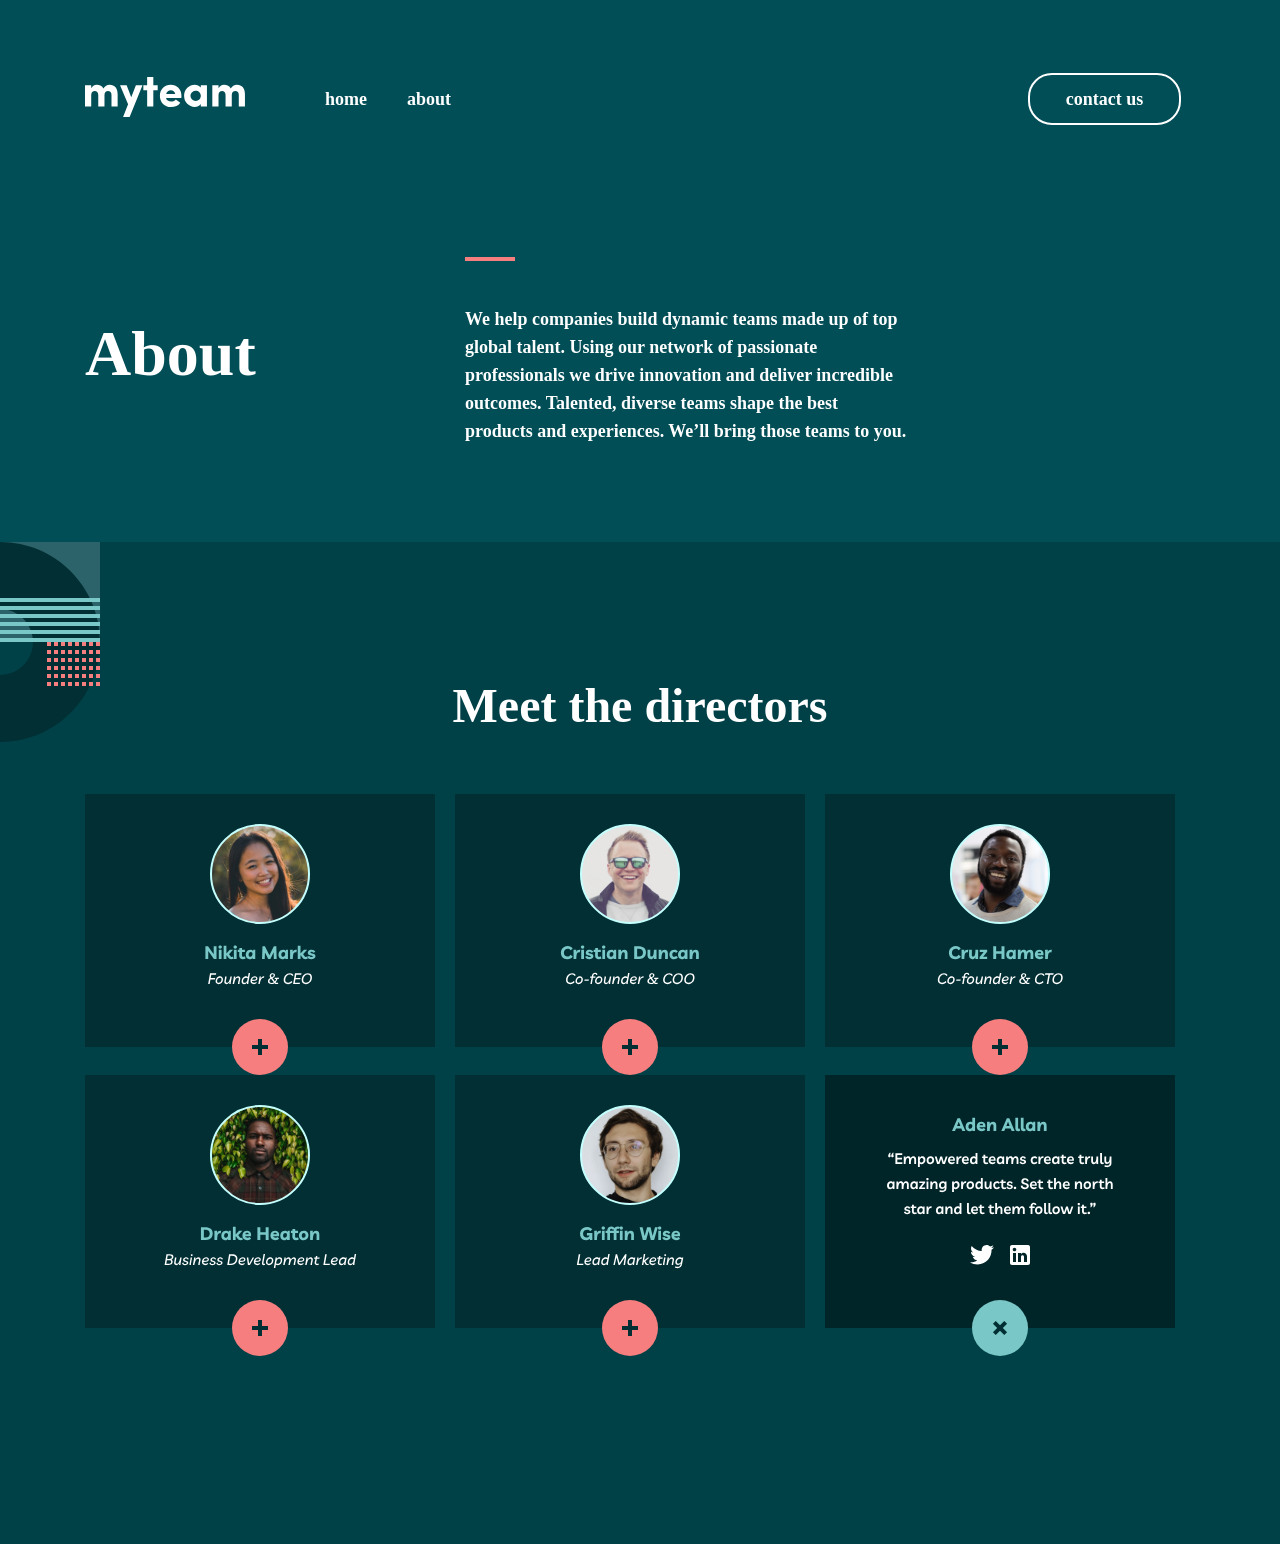
==== about.html @ ca746d2b "myteam" ====
<!DOCTYPE html>
<html lang="en">
<head>
    <meta charset="UTF-8">
    <meta name="viewport" content="width=device-width, initial-scale=1.0">
    <title>myteam</title>
    <link rel="stylesheet" href="./css/about.css">
</head>
<body>
    <header class="myteam-header">
        <div class="container">
            <nav class="site-navbar">
            <div class="nav-link">
                <a href="#"><img width="160" src="./images/myteam icon.svg" alt="myteam-icon"></a>
                <div class="important-link">
                    <a href="#">home</a>
                    <a href="#">about</a>
                </div>
                <div>
                    <button class="navbar-btn">contact us</button>
                </div>
            </div>
        </nav>
        </div>
    </header>
    <main class="site-main">
        <section class="myteam-section">
            <div class="container">
                 <div class="talant">
                <h2 class="talant-title">
                    About
                </h2>
                <div class="talant-info-div">
                    <span class="line"></span>
                     <p class="talant-info">
                    We help companies build dynamic teams made up of top global talent. Using our network of passionate professionals we drive innovation and deliver incredible outcomes. Talented, diverse teams shape the best products and experiences. We’ll bring those teams to you.
                </p>
                </div>
            </div>
            </div>
        </section>

        <section class="meet-section">
            <div class="container">
                <h2 class="meet-title">
                    Meet the directors
                </h2>
                <div class="big-meet">
                    <img src="./photo/meet1.svg" alt="">
                    <img src="./photo/meet2.svg" alt="">
                    <img src="./photo/meet3.svg" alt="">
                    <img src="./photo/meet4.svg" alt="">
                    <img src="./photo/meet5.svg" alt="">
                    <img src="./photo/meet6.svg" alt="">
                    <img class="four" src="./photo/4.svg" alt="">
                </div>
            </div>
        </section>


        <section class="some=section">
            
        </section>
    </main>
</body>
</html>
---- css/about.css ----
*{
    margin: 0;
    padding: 0;
    box-sizing: border-box0;
    text-decoration: none;
}
.container{
    margin: 0 auto;
    width: 1110px;
    padding:0 20px ;
}
.myteam-header {
    background-color: #014E56;
}
.site-navbar {
    padding-top: 73px;
}
.nav-link {
    display: flex;
    align-items: center;
}
.important-link {
    display: flex;
    align-items: center;
    gap: 40px;
    font-family: Livvic;
    font-weight: 600;
    font-size: 18px;
    line-height: 28px;
    letter-spacing: 0px;
    margin-left: 80px;
    margin-right: 577px;
}
.important-link a{
    color: white;
}
.navbar-btn {
    width: 153px;
    padding: 10px 32px;
    background: none;
    border: 2px solid white;
    border-radius: 24px;
    font-family: Livvic;
    font-weight: 600;
    font-size: 18px;
    line-height: 28px;
    letter-spacing: 0px;
    color: white;
    cursor: pointer;
}



.myteam-section {
    background-color: #014E56;
    height: 417px;
    background-image: url(../photo/Group\ 8.svg);
    background-repeat: no-repeat;
    background-position-y: 217px ;
    background-position-x: 1435px ;
}
.talant {
    display: flex;
    align-items: center;
    gap: 30px;
    width: 1110px;
    height: 200px;
    padding-top: 129px;
}
.talant-title {
    font-family: Livvic;
    font-weight: 700;
    font-size: 64px;
    line-height: 100px;
    letter-spacing: 0px;
    color: white;
    width: 350px;
    height: 100px;
}
.talant-info-div{
    width: 445px;
    height: 195px;
}
.line{
    width: 50px;
    height: 4px;
    background-color:#F67E7E;
    display: inline-block;
    margin-bottom: 40px;
}
.talant-info {
    width: 445px;
    height: 112px;
    font-family: Livvic;
    font-weight: 600;
    font-size: 18px;
    line-height: 28px;
    letter-spacing: 0px;
    color: white;
}

.meet-section {
    background-color: #004047;
    height: 1002px;
    background-image: url(../photo/Group\ 8\ \(1\).svg);
    background-repeat: no-repeat;
}
.meet-title {
    font-family: Livvic;
    font-weight: 700;
    font-size: 48px;
    line-height: 48px;
    letter-spacing: 0px;
    text-align: center;
    color: white;
    padding-top: 140px;
    margin-bottom: 64px;
}
.big-meet {
    display: grid;
    grid-template-columns: auto auto auto;
}
.four{
    position: absolute;
    top: 1442px;
    left: 1372px;
}
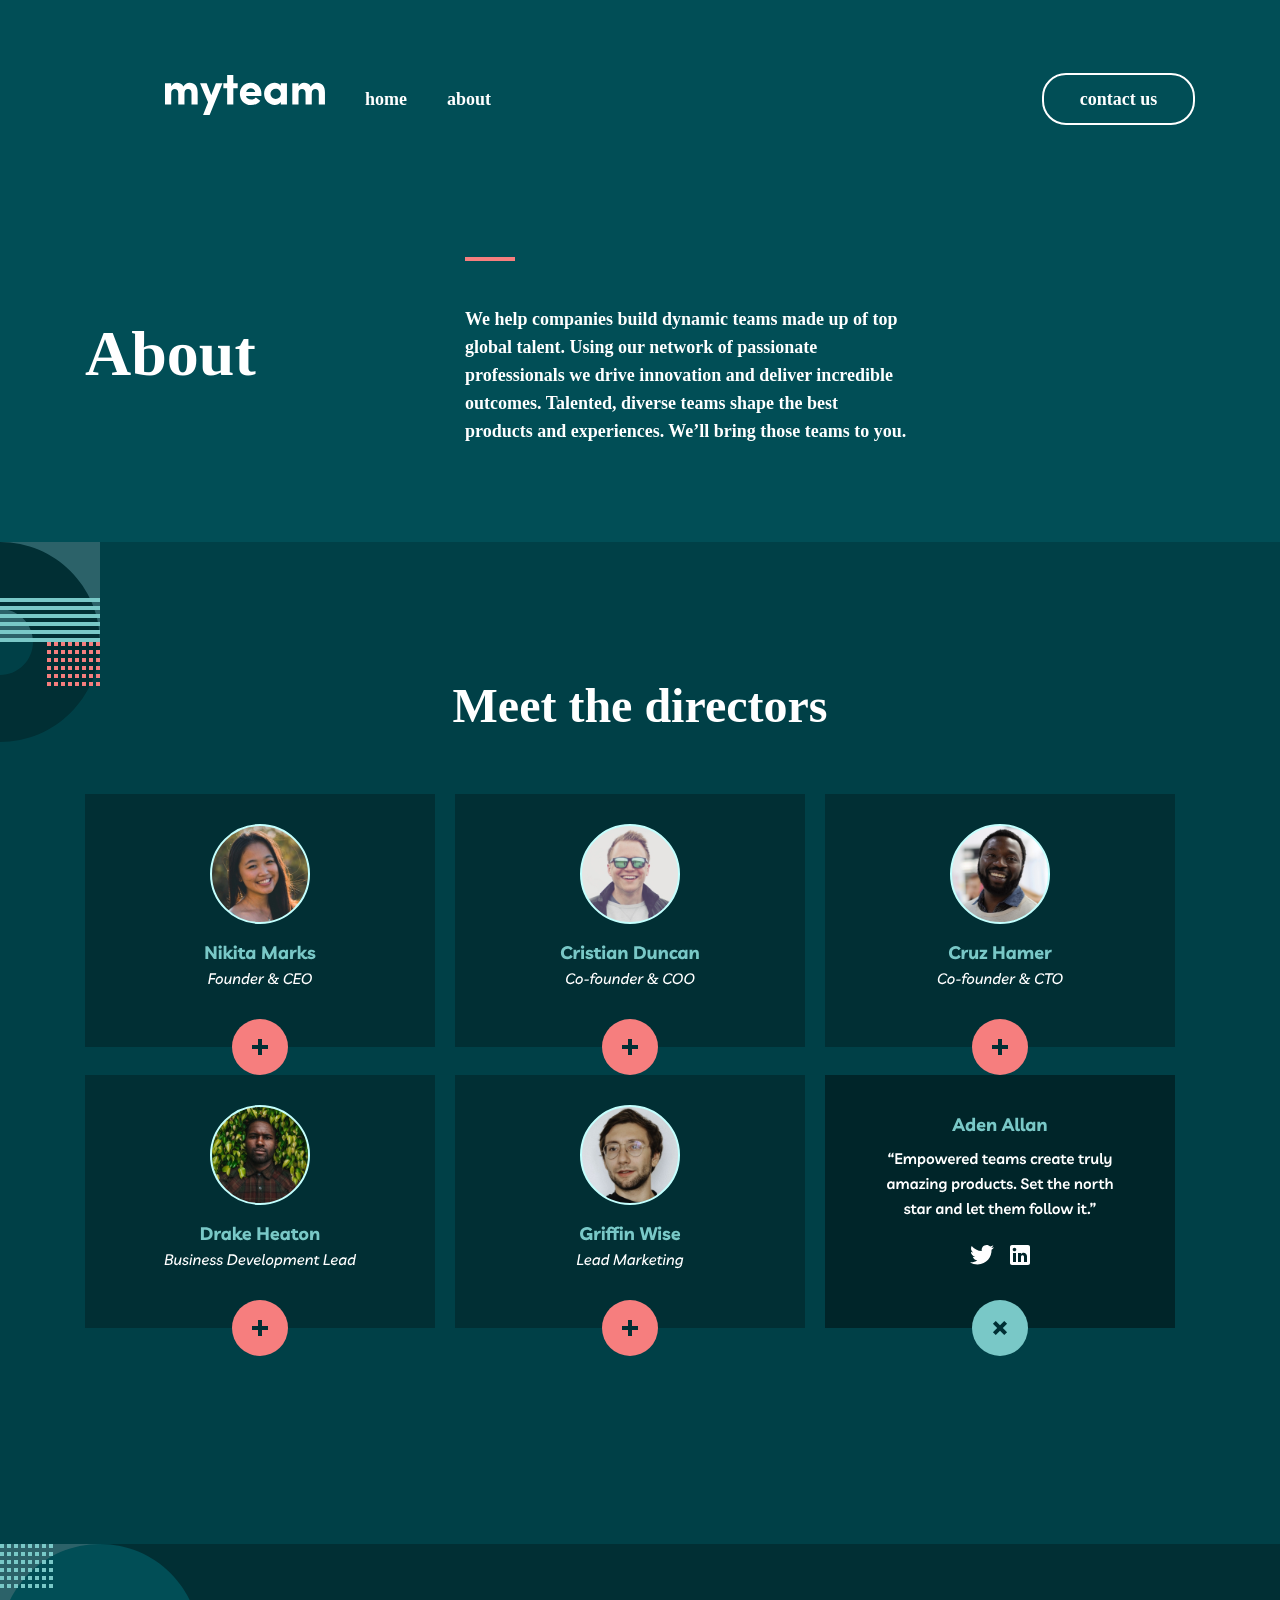
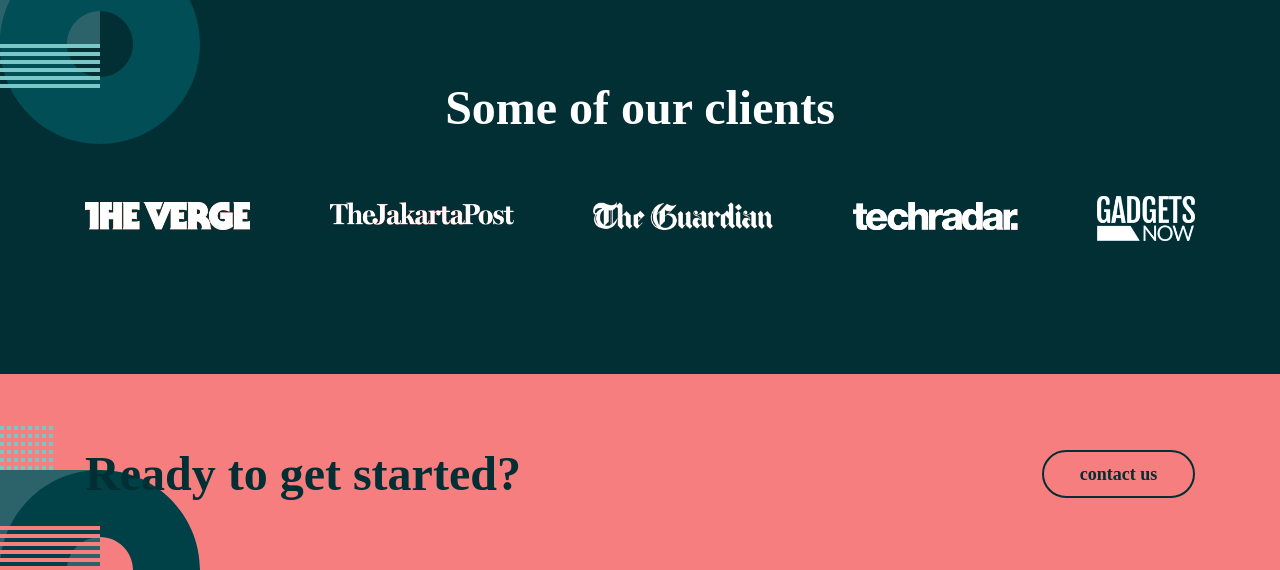
==== commit 5160cbd7: "myteam" ====
--- a/about.html
+++ b/about.html
@@ -11,8 +11,8 @@
         <div class="container">
             <nav class="site-navbar">
             <div class="nav-link">
+                <div class="important-link">
                 <a href="#"><img width="160" src="./images/myteam icon.svg" alt="myteam-icon"></a>
-                <div class="important-link">
                     <a href="#">home</a>
                     <a href="#">about</a>
                 </div>
@@ -58,9 +58,25 @@
         </section>
 
 
-        <section class="some=section">
-            
+        <section class="some-section">
+            <div class="container">
+                    <h2 class="some-tile">Some of our clients</h2>
+                    <img src="./photo/Group 5.svg" alt="">
+            </div>
         </section>
+
+
+        <section class="ready-section">
+            <div class="container">
+                <div class="ready-flex">
+                <h2 class="ready-title">Ready to get started?</h2>
+                <button class="ready-btn">contact us</button>
+                </div>
+            </div>
+        </section>
+
+
+        
     </main>
 </body>
 </html>
--- a/css/about.css
+++ b/css/about.css
@@ -6,7 +6,7 @@
 }
 .container{
     margin: 0 auto;
-    width: 1110px;
+    max-width: 1110px;
     padding:0 20px ;
 }
 .myteam-header {
@@ -18,6 +18,7 @@
 .nav-link {
     display: flex;
     align-items: center;
+    justify-content: space-between;
 }
 .important-link {
     display: flex;
@@ -29,7 +30,7 @@
     line-height: 28px;
     letter-spacing: 0px;
     margin-left: 80px;
-    margin-right: 577px;
+    /* margin-right: 577px; */
 }
 .important-link a{
     color: white;
@@ -49,7 +50,9 @@
     cursor: pointer;
 }
 
-
+@media(max-width: 768px) {
+    
+}
 
 .myteam-section {
     background-color: #014E56;
@@ -63,7 +66,7 @@
     display: flex;
     align-items: center;
     gap: 30px;
-    width: 1110px;
+    max-width: 1110px;
     height: 200px;
     padding-top: 129px;
 }
@@ -78,7 +81,7 @@
     height: 100px;
 }
 .talant-info-div{
-    width: 445px;
+    max-width: 445px;
     height: 195px;
 }
 .line{
@@ -99,6 +102,14 @@
     color: white;
 }
 
+@media(max-width:768px){
+    .talant{
+        flex-direction: column;
+        text-align: center !important;
+        padding-top:112px ;
+    }
+}
+/*  */
 .meet-section {
     background-color: #004047;
     height: 1002px;
@@ -124,4 +135,62 @@
     position: absolute;
     top: 1442px;
     left: 1372px;
-}+}
+
+
+
+.some-section {
+    background-color: #012F34;
+    padding-top: 140px;
+    height: 290px;
+    background-image: url(../photo/some.svg);
+    background-repeat: no-repeat;
+}
+.some-tile {
+    font-family: Livvic;
+    font-weight: 700;
+    font-size: 48px;
+    line-height: 48px;
+    letter-spacing: 0px;
+    text-align: center;
+    color: white;
+    margin-bottom: 64px;
+}
+
+.ready-section {
+    background-color: #F67E7E;
+    height: 120px;
+    padding-top: 76px;
+    background-image: url(../photo/ready.svg);
+    background-repeat: no-repeat;
+    background-position-y: 52px;
+}
+.ready-flex{
+    display: flex;
+    align-items: center;
+    justify-content: space-between;
+}
+.ready-title {
+    font-family: Livvic;
+    font-weight: 700;
+    font-size: 48px;
+    line-height: 48px;
+    letter-spacing: 0px;
+    color: #012F34;
+}
+.ready-btn {
+    width: 153px;
+    height: 48px;
+    background: none;
+    border: 2px solid #012F34;
+    font-family: Livvic;
+    font-weight: 600;
+    font-size: 18px;
+    line-height: 28px;
+    letter-spacing: 0px;
+    color: #012F34;
+    border-radius: 24px;
+}
+
+
+
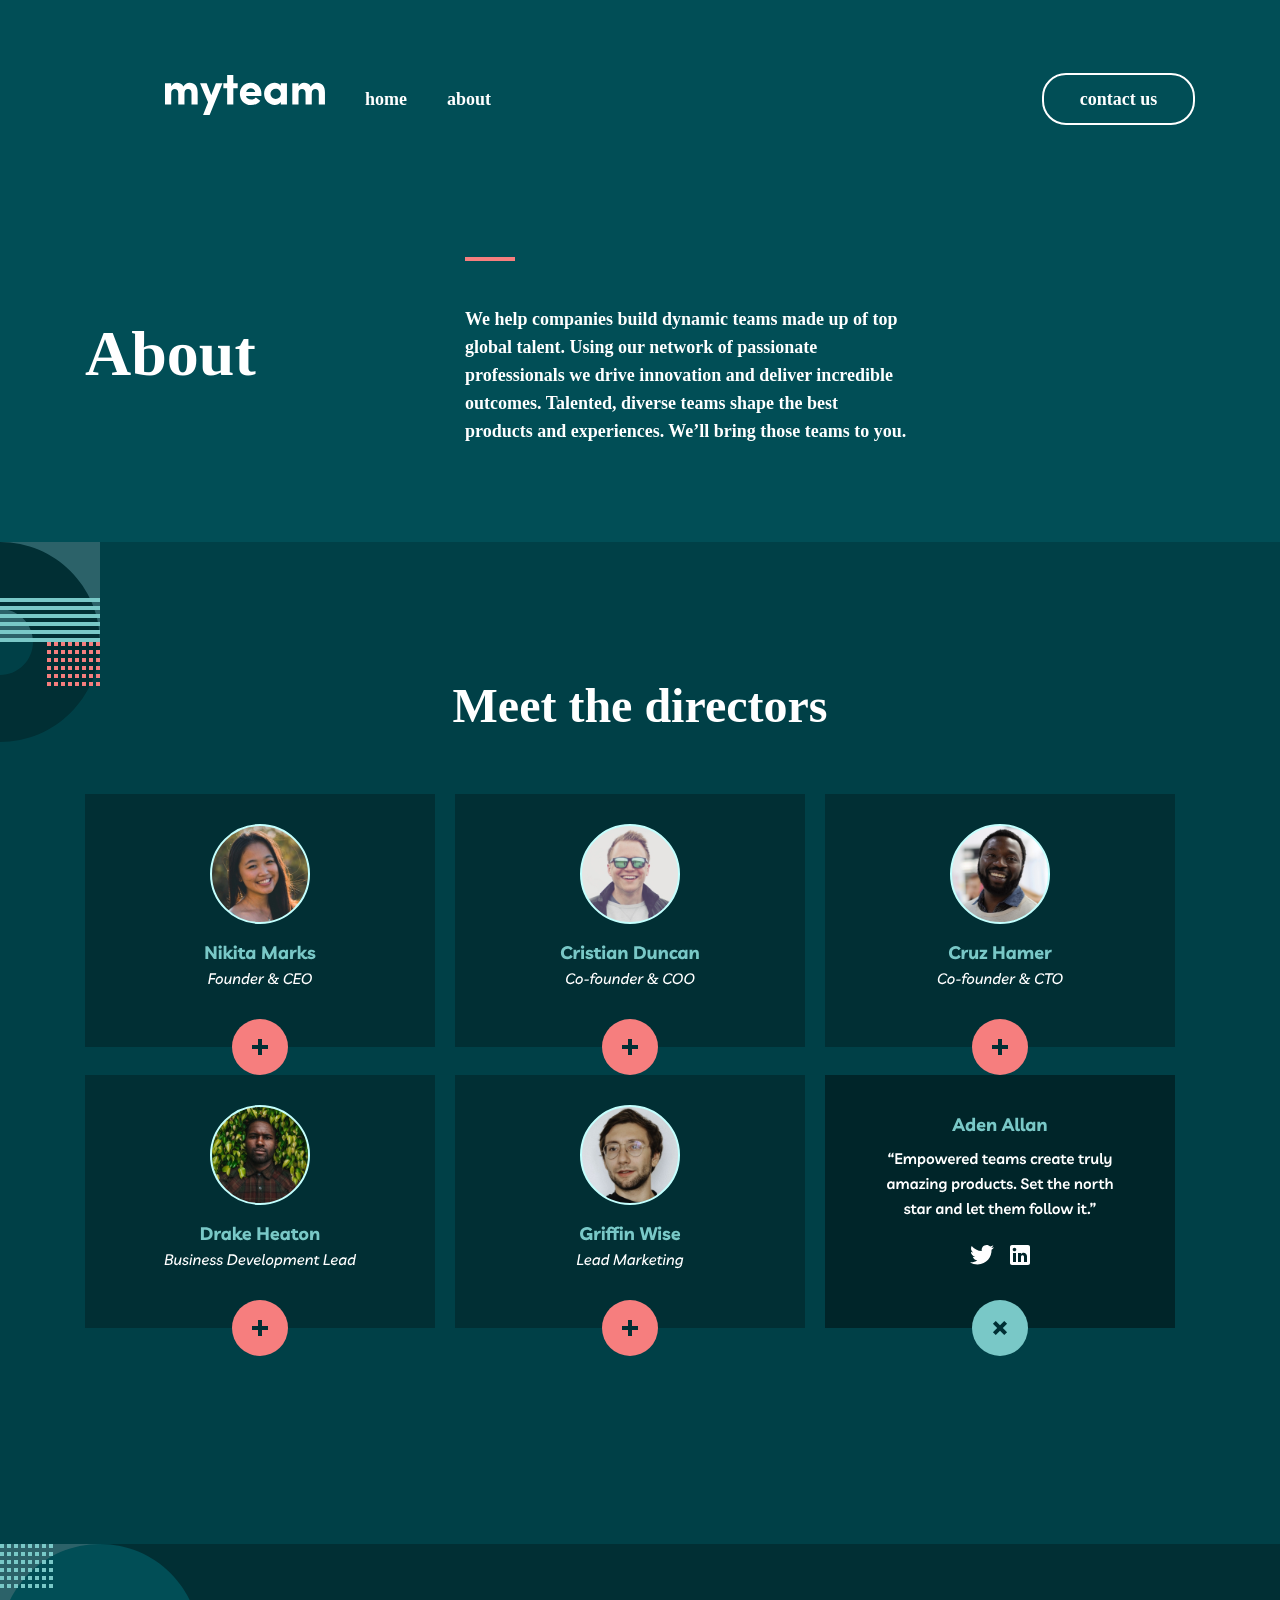
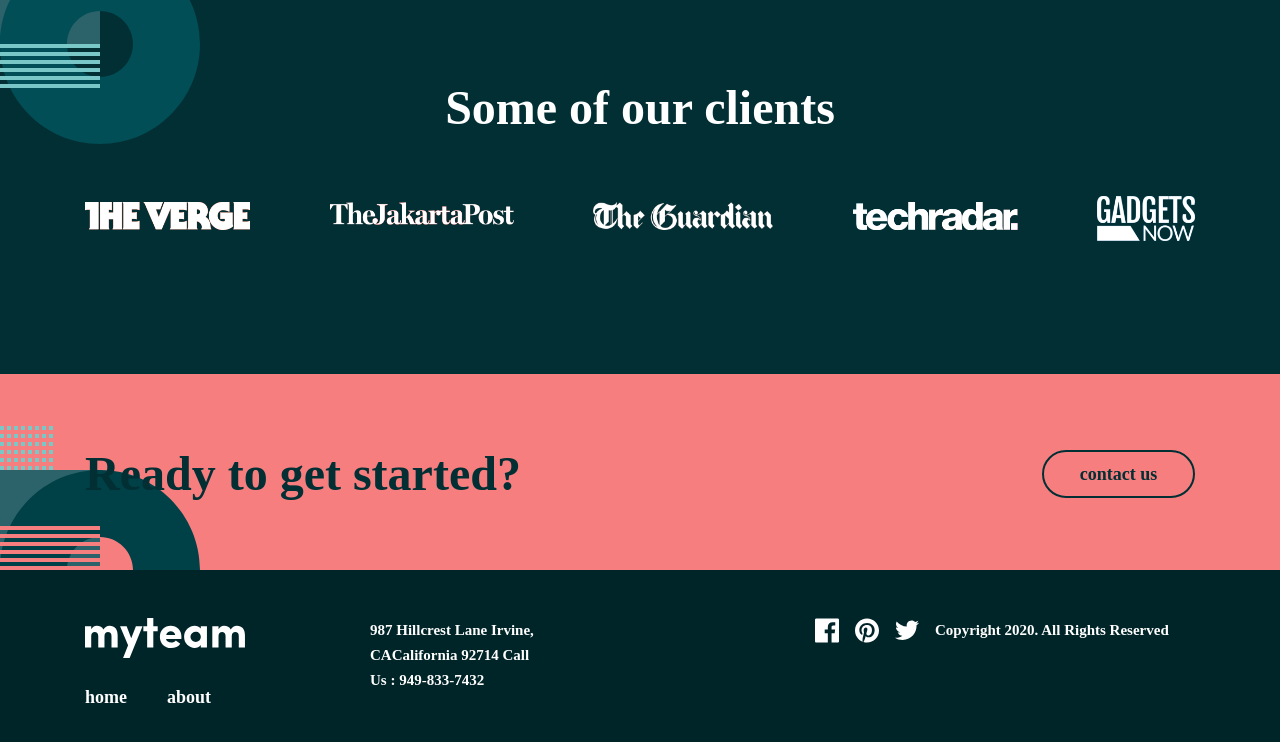
==== commit c89c0b8d: "myteam" ====
--- a/about.html
+++ b/about.html
@@ -76,7 +76,33 @@
         </section>
 
 
-        
+
+        <footer class="site-footer">
+            <div class="container">
+                <div class="footer-big">
+                    <div class="footer-logo">
+                        <img src="./images/myteam icon.svg" alt="myteam icon">
+                        <div class="ahref-footer">
+                        <a href="#">home</a>
+                        <a href="#">about</a>
+                        </div>
+                    </div>
+                    <div class="footer-info-div">
+                        <p class="footer-info">
+                            987  Hillcrest Lane Irvine, CACalifornia 92714 Call Us : 949-833-7432
+                        </p>
+                    </div>
+                    <div class="copyright">
+                        <div class="footer-iconn">
+                            <img width="" src="./photo/facebook.svg" alt="">
+                            <img width="" src="./photo/dog.svg" alt="">
+                            <img width="" src="./photo/twitter.svg" alt="">
+                            <p class="footer-icon-info">Copyright 2020. All Rights Reserved</p>
+                        </div>
+                    </div>
+                </div>
+            </div>
+        </footer>
     </main>
 </body>
 </html>
--- a/css/about.css
+++ b/css/about.css
@@ -194,3 +194,59 @@
 
 
 
+.site-footer {
+    background-color: #002529;
+    padding-top: 48px;
+    padding-bottom: 24px;
+}
+.footer-big {
+    display: flex;
+}
+.footer-logo {
+    display: flex;
+    flex-direction: column;
+}
+.ahref-footer{
+    display: flex;
+    gap: 40px;
+    margin-top: 25px;
+}
+.ahref-footer a{
+    font-family: Livvic;
+    font-weight: 600;
+    font-size: 18px;
+    line-height: 28px;
+    letter-spacing: 0px;
+    color: white;
+}
+.footer-info-div {
+    width: 445px;
+    height: 100px;
+    margin-left: 125px;
+}
+.footer-info {
+    padding-right: 280px;
+    font-family: Livvic;
+    font-weight: 600;
+    font-size: 15px;
+    line-height: 25px;
+    letter-spacing: 0px;
+    color: #FFFFFF;
+}
+.copyright {
+    display: flex;
+    flex-direction: column;
+}
+.footer-iconn {
+    display: flex;
+    gap: 16px;
+}
+.footer-icon-info {
+    font-family: Livvic;
+    font-weight: 600;
+    font-size: 15px;
+    line-height: 25px;
+    letter-spacing: 0px;
+    text-align: right;
+    color: #FFFFFF;
+}
